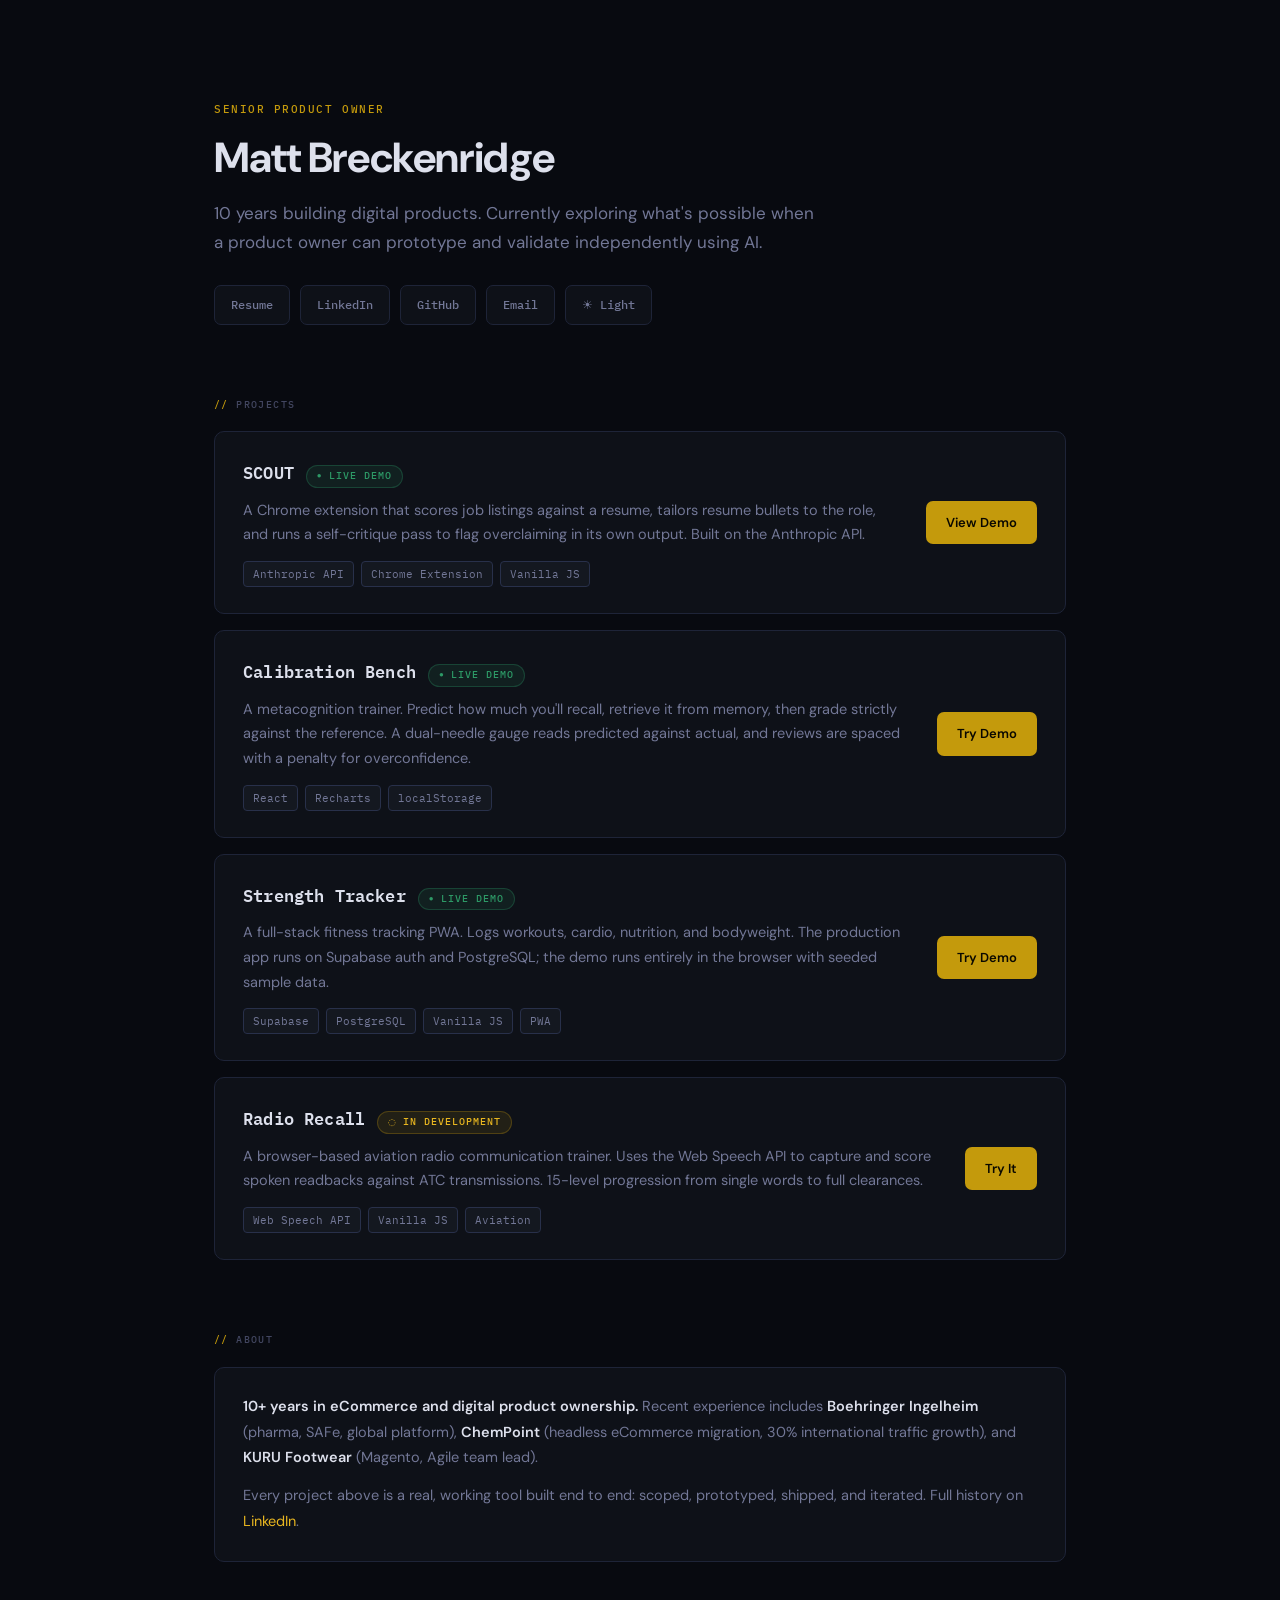
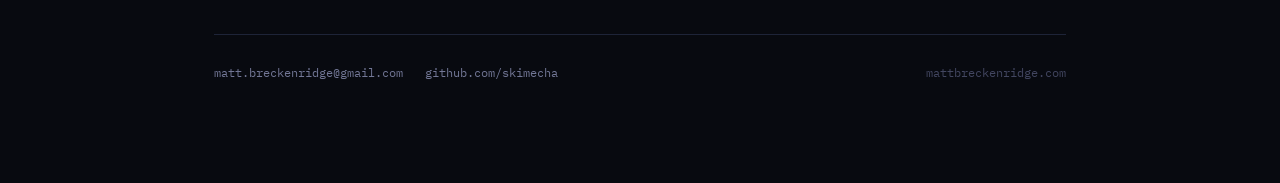
==== index.html @ ab90bba7 "Turn /bench into a seeded public demo; imports move to private instance The public page now boots pr" ====
<!DOCTYPE html>
<html lang="en">
<head>
<meta charset="UTF-8">
<meta name="viewport" content="width=device-width, initial-scale=1.0">
<title>Matt Breckenridge | Senior Product Owner</title>
<meta name="description" content="Matt Breckenridge is a Senior Product Owner who prototypes and validates digital products independently using AI. SCOUT, Lock In: Strength, and Radio Recall.">
<meta property="og:title" content="Matt Breckenridge | Senior Product Owner">
<meta property="og:description" content="10 years building digital products. Currently exploring what's possible when a product owner can prototype and validate independently using AI.">
<meta property="og:url" content="https://mattbreckenridge.com">
<meta property="og:type" content="website">
<link rel="icon" href="data:image/svg+xml,%3Csvg xmlns='http://www.w3.org/2000/svg' viewBox='0 0 32 32'%3E%3Crect width='32' height='32' rx='6' fill='%23080A10'/%3E%3Ctext x='16' y='22' font-family='monospace' font-size='15' font-weight='700' fill='%23E8B620' text-anchor='middle'%3EMB%3C/text%3E%3C/svg%3E">
<link rel="preconnect" href="https://fonts.googleapis.com">
<link rel="preconnect" href="https://fonts.gstatic.com" crossorigin>
<link href="https://fonts.googleapis.com/css2?family=DM+Sans:wght@400;500;600;700&family=IBM+Plex+Mono:wght@400;500;600&display=swap" rel="stylesheet">
<script>if(localStorage.getItem('mb-theme')==='light')document.documentElement.dataset.theme='light';</script>
<style>
  :root {
    --bg: #080A10;
    --surface: #0E1118;
    --surface-2: #141820;
    --border: #1E2438;
    --border-2: #28304A;
    --text: #DDE0EC;
    --text-2: #727796;
    --text-3: #424660;
    --gold: #C49A0C;
    --gold-lt: #E8B620;
    --gold-dim: rgba(196,154,12,0.11);
    --gold-rim: rgba(196,154,12,0.28);
    --green: #2D9966;
    --green-dim: rgba(45,153,102,0.11);
    --green-rim: rgba(45,153,102,0.30);
    --cta-bg: #C49A0C;
    --cta-bg-hover: #E8B620;
    --cta-text: #0A0800;
    --glint: #E8B620;
    --r: 10px;
    --mono: 'IBM Plex Mono', monospace;
    --sans: 'DM Sans', sans-serif;
  }
  :root[data-theme="light"] {
    --bg: #F6F5F1;
    --surface: #FFFFFF;
    --surface-2: #EFEDE6;
    --border: #E0DDD2;
    --border-2: #CCC8B8;
    --text: #1C1F2E;
    --text-2: #5B5F77;
    --text-3: #8F92A6;
    --gold: #9C7A08;
    --gold-lt: #7E6206;
    --gold-dim: rgba(156,122,8,0.10);
    --gold-rim: rgba(156,122,8,0.38);
    --green: #1E7A4E;
    --green-dim: rgba(30,122,78,0.10);
    --green-rim: rgba(30,122,78,0.35);
    --glint: #C49A0C;
  }
  * { margin: 0; padding: 0; box-sizing: border-box; }
  html { scroll-behavior: smooth; }
  body {
    background: var(--bg);
    color: var(--text);
    font-family: var(--sans);
    font-size: 15px;
    line-height: 1.65;
    -webkit-font-smoothing: antialiased;
  }
  .page {
    max-width: 900px;
    margin: 0 auto;
    padding: 36px 24px 100px;
  }
  a { color: inherit; }

  /* ---- Section labels ---- */
  .slabel {
    font-family: var(--mono);
    font-size: 10px;
    font-weight: 500;
    text-transform: uppercase;
    letter-spacing: 0.14em;
    color: var(--text-3);
    margin-bottom: 18px;
  }
  .slabel::before {
    content: "// ";
    color: var(--gold);
  }

  /* ---- Hero ---- */
  .hero { padding: 64px 0 72px; position: relative; }
  .hero > * { position: relative; z-index: 2; }
  .hero-portrait {
    position: absolute;
    top: -72px;
    right: calc((100vw - 900px) / -2 - 4px);
    height: 560px;
    width: auto;
    z-index: 1;
    pointer-events: none;
    opacity: 1;
    transition: opacity 0.55s ease;
    filter: drop-shadow(0 14px 40px rgba(0,0,0,0.5));
  }
  .hero-portrait.is-hidden { opacity: 0; }
  @media (max-width: 900px) {
    .hero-portrait { height: 430px; right: -16px; top: -40px; }
  }
  @media (max-width: 640px) {
    .hero-portrait { height: 300px; top: -24px; right: -22px; opacity: 0.4; }
  }
  .hero-kicker {
    font-family: var(--mono);
    font-size: 11px;
    font-weight: 500;
    text-transform: uppercase;
    letter-spacing: 0.14em;
    color: var(--gold);
    margin-bottom: 16px;
  }
  .hero h1 {
    font-size: 42px;
    font-weight: 700;
    line-height: 1.12;
    letter-spacing: -0.01em;
    margin-bottom: 18px;
    cursor: pointer;
    user-select: none;
    -webkit-user-select: none;
    width: fit-content;
    background-color: var(--text);
    background-image: linear-gradient(105deg, transparent 38%, var(--glint) 50%, transparent 62%);
    background-size: 200% 100%;
    background-position: 150% 0;
    background-repeat: no-repeat;
    -webkit-background-clip: text;
    background-clip: text;
    -webkit-text-fill-color: transparent;
    animation: hero-glint 5s ease-in-out infinite;
  }
  .hero h1:focus-visible { outline: 2px solid var(--gold-rim); outline-offset: 4px; border-radius: 4px; }
  @keyframes hero-glint {
    0% { background-position: 150% 0; }
    22% { background-position: -50% 0; }
    100% { background-position: -50% 0; }
  }
  @media (prefers-reduced-motion: reduce) {
    .hero h1 { animation: none; background-position: -50% 0; }
  }
  .hero-sub {
    font-size: 17px;
    line-height: 1.7;
    color: var(--text-2);
    max-width: 600px;
    margin-bottom: 28px;
  }
  .hero-links { display: flex; gap: 10px; flex-wrap: wrap; }
  .hero-link {
    font-family: var(--mono);
    font-size: 12px;
    font-weight: 500;
    color: var(--text-2);
    text-decoration: none;
    background: var(--surface);
    border: 1px solid var(--border);
    border-radius: 7px;
    padding: 9px 16px;
    transition: border-color 0.15s, color 0.15s;
  }
  .hero-link:hover { border-color: var(--gold-rim); color: var(--gold-lt); }

  /* ---- Projects ---- */
  .projects { padding-bottom: 72px; }
  .cards { display: grid; grid-template-columns: 1fr; gap: 16px; }
  .card {
    background: var(--surface);
    border: 1px solid var(--border);
    border-radius: var(--r);
    padding: 26px 28px;
    display: grid;
    grid-template-columns: 1fr auto;
    gap: 8px 32px;
    align-items: start;
    transition: border-color 0.15s;
  }
  .card:hover { border-color: var(--border-2); }
  .card-body { min-width: 0; }
  .card-top { display: flex; align-items: baseline; gap: 12px; flex-wrap: wrap; margin-bottom: 10px; }
  .card h3 {
    font-family: var(--mono);
    font-size: 17px;
    font-weight: 600;
    letter-spacing: 0.01em;
  }
  .live-badge {
    font-family: var(--mono);
    font-size: 10px;
    font-weight: 500;
    text-transform: uppercase;
    letter-spacing: 0.1em;
    color: var(--green);
    background: var(--green-dim);
    border: 1px solid var(--green-rim);
    border-radius: 20px;
    padding: 2px 10px;
    white-space: nowrap;
  }
  .live-badge::before { content: "● "; font-size: 8px; vertical-align: 1px; }
  .dev-badge {
    font-family: var(--mono);
    font-size: 10px;
    font-weight: 500;
    text-transform: uppercase;
    letter-spacing: 0.1em;
    color: var(--gold-lt);
    background: var(--gold-dim);
    border: 1px solid var(--gold-rim);
    border-radius: 20px;
    padding: 2px 10px;
    white-space: nowrap;
  }
  .dev-badge::before { content: "◌ "; font-size: 9px; }
  .card p { color: var(--text-2); font-size: 14.5px; line-height: 1.7; margin-bottom: 14px; }
  .tags { display: flex; gap: 7px; flex-wrap: wrap; }
  .tag {
    font-family: var(--mono);
    font-size: 11px;
    color: var(--text-2);
    background: var(--surface-2);
    border: 1px solid var(--border-2);
    border-radius: 4px;
    padding: 3px 9px;
    white-space: nowrap;
  }
  .cta-btn {
    font-family: var(--sans);
    font-size: 13px;
    font-weight: 600;
    color: var(--cta-text);
    background: var(--cta-bg);
    border: none;
    border-radius: 7px;
    padding: 11px 20px;
    text-decoration: none;
    white-space: nowrap;
    align-self: center;
    transition: background 0.15s;
  }
  .cta-btn:hover { background: var(--cta-bg-hover); }
  .theme-toggle { cursor: pointer; }

  /* ---- About ---- */
  .about { padding-bottom: 72px; }
  .about-card {
    background: var(--surface);
    border: 1px solid var(--border);
    border-radius: var(--r);
    padding: 26px 28px;
  }
  .about-card p { color: var(--text-2); font-size: 14.5px; line-height: 1.78; }
  .about-card p + p { margin-top: 12px; }
  .about-card strong { color: var(--text); font-weight: 600; }
  .about-card a { color: var(--gold-lt); text-decoration: none; }
  .about-card a:hover { text-decoration: underline; }

  /* ---- Footer ---- */
  footer {
    border-top: 1px solid var(--border);
    padding-top: 28px;
    display: flex;
    justify-content: space-between;
    gap: 16px;
    flex-wrap: wrap;
    font-family: var(--mono);
    font-size: 12px;
    color: var(--text-3);
  }
  footer a { color: var(--text-2); text-decoration: none; }
  footer a:hover { color: var(--gold-lt); }
  .footer-links { display: flex; gap: 22px; }

  @media (max-width: 640px) {
    .hero { padding: 40px 0 56px; }
    .hero h1 { font-size: 32px; }
    .card { grid-template-columns: 1fr; }
    .cta-btn { justify-self: start; align-self: start; margin-top: 16px; }
  }
</style>
</head>
<body>
<div class="page">

  <header class="hero">
    <img class="hero-portrait is-hidden" id="hero-portrait" src="matt-portrait.webp" alt="Matt Breckenridge" loading="lazy">
    <div class="hero-kicker">Senior Product Owner</div>
    <h1 id="hero-name" tabindex="0">Matt Breckenridge</h1>
    <p class="hero-sub">10 years building digital products. Currently exploring what's possible when a product owner can prototype and validate independently using AI.</p>
    <nav class="hero-links">
      <a class="hero-link" href="resume.html">Resume</a>
      <a class="hero-link" href="https://www.linkedin.com/in/mattbreckenridge/" target="_blank" rel="noopener">LinkedIn</a>
      <a class="hero-link" href="https://github.com/skimecha" target="_blank" rel="noopener">GitHub</a>
      <a class="hero-link" href="mailto:matt.breckenridge@gmail.com">Email</a>
      <button class="hero-link theme-toggle" id="theme-toggle" type="button"></button>
    </nav>
  </header>

  <section class="projects">
    <div class="slabel">Projects</div>
    <div class="cards">

      <article class="card">
        <div class="card-body">
          <div class="card-top">
            <h3>SCOUT</h3>
            <span class="live-badge">Live demo</span>
          </div>
          <p>A Chrome extension that scores job listings against a resume, tailors resume bullets to the role, and runs a self-critique pass to flag overclaiming in its own output. Built on the Anthropic API.</p>
          <div class="tags">
            <span class="tag">Anthropic API</span>
            <span class="tag">Chrome Extension</span>
            <span class="tag">Vanilla JS</span>
          </div>
        </div>
        <a class="cta-btn" href="https://skimecha.github.io/scout-demo/" target="_blank" rel="noopener">View Demo</a>
      </article>

      <article class="card">
        <div class="card-body">
          <div class="card-top">
            <h3>Calibration Bench</h3>
            <span class="live-badge">Live demo</span>
          </div>
          <p>A metacognition trainer. Predict how much you'll recall, retrieve it from memory, then grade strictly against the reference. A dual-needle gauge reads predicted against actual, and reviews are spaced with a penalty for overconfidence.</p>
          <div class="tags">
            <span class="tag">React</span>
            <span class="tag">Recharts</span>
            <span class="tag">localStorage</span>
          </div>
        </div>
        <a class="cta-btn" href="/bench/">Try Demo</a>
      </article>

      <article class="card">
        <div class="card-body">
          <div class="card-top">
            <h3>Strength Tracker</h3>
            <span class="live-badge">Live demo</span>
          </div>
          <p>A full-stack fitness tracking PWA. Logs workouts, cardio, nutrition, and bodyweight. The production app runs on Supabase auth and PostgreSQL; the demo runs entirely in the browser with seeded sample data.</p>
          <div class="tags">
            <span class="tag">Supabase</span>
            <span class="tag">PostgreSQL</span>
            <span class="tag">Vanilla JS</span>
            <span class="tag">PWA</span>
          </div>
        </div>
        <a class="cta-btn" href="https://skimecha.github.io/strength-demo/" target="_blank" rel="noopener">Try Demo</a>
      </article>

      <article class="card">
        <div class="card-body">
          <div class="card-top">
            <h3>Radio Recall</h3>
            <span class="dev-badge">In development</span>
          </div>
          <p>A browser-based aviation radio communication trainer. Uses the Web Speech API to capture and score spoken readbacks against ATC transmissions. 15-level progression from single words to full clearances.</p>
          <div class="tags">
            <span class="tag">Web Speech API</span>
            <span class="tag">Vanilla JS</span>
            <span class="tag">Aviation</span>
          </div>
        </div>
        <a class="cta-btn" href="https://skimecha.github.io/radio-recall/" target="_blank" rel="noopener">Try It</a>
      </article>

    </div>
  </section>

  <section class="about">
    <div class="slabel">About</div>
    <div class="about-card">
      <p><strong>10+ years in eCommerce and digital product ownership.</strong> Recent experience includes <strong>Boehringer Ingelheim</strong> (pharma, SAFe, global platform), <strong>ChemPoint</strong> (headless eCommerce migration, 30% international traffic growth), and <strong>KURU Footwear</strong> (Magento, Agile team lead).</p>
      <p>Every project above is a real, working tool built end to end: scoped, prototyped, shipped, and iterated. Full history on <a href="https://www.linkedin.com/in/mattbreckenridge/" target="_blank" rel="noopener">LinkedIn</a>.</p>
    </div>
  </section>

  <footer>
    <div class="footer-links">
      <a href="mailto:matt.breckenridge@gmail.com">matt.breckenridge@gmail.com</a>
      <a href="https://github.com/skimecha" target="_blank" rel="noopener">github.com/skimecha</a>
    </div>
    <div>mattbreckenridge.com</div>
  </footer>

</div>
<script>
  const themeBtn = document.getElementById('theme-toggle');
  function syncThemeBtn(){
    const light = document.documentElement.dataset.theme === 'light';
    themeBtn.textContent = light ? '☾ Dark' : '☀ Light';
    themeBtn.setAttribute('aria-label', light ? 'Switch to dark mode' : 'Switch to light mode');
  }
  themeBtn.addEventListener('click', () => {
    const root = document.documentElement;
    if (root.dataset.theme === 'light') { delete root.dataset.theme; localStorage.removeItem('mb-theme'); }
    else { root.dataset.theme = 'light'; localStorage.setItem('mb-theme', 'light'); }
    syncThemeBtn();
  });
  syncThemeBtn();

  const portrait = document.getElementById('hero-portrait');
  const nameEl = document.getElementById('hero-name');
  const PORTRAITS = ['matt-portrait.webp', 'matt-portrait-2.webp'];
  PORTRAITS.forEach(src => { const im = new Image(); im.src = src; });
  let showCount = 0;
  function togglePortrait(){
    if (!portrait) return;
    if (portrait.classList.contains('is-hidden')) {
      portrait.src = PORTRAITS[showCount % PORTRAITS.length];
      showCount++;
      portrait.classList.remove('is-hidden');
    } else {
      portrait.classList.add('is-hidden');
    }
  }
  if (nameEl) {
    nameEl.addEventListener('click', togglePortrait);
    nameEl.addEventListener('keydown', e => { if (e.key === 'Enter' || e.key === ' ') { e.preventDefault(); togglePortrait(); } });
  }
</script>
<!-- Cloudflare Web Analytics -->
<script defer src='https://static.cloudflareinsights.com/beacon.min.js' data-cf-beacon='{"token": "e8475807a57f4d0790b74914bf9debee"}'></script>
<!-- End Cloudflare Web Analytics -->
</body>
</html>
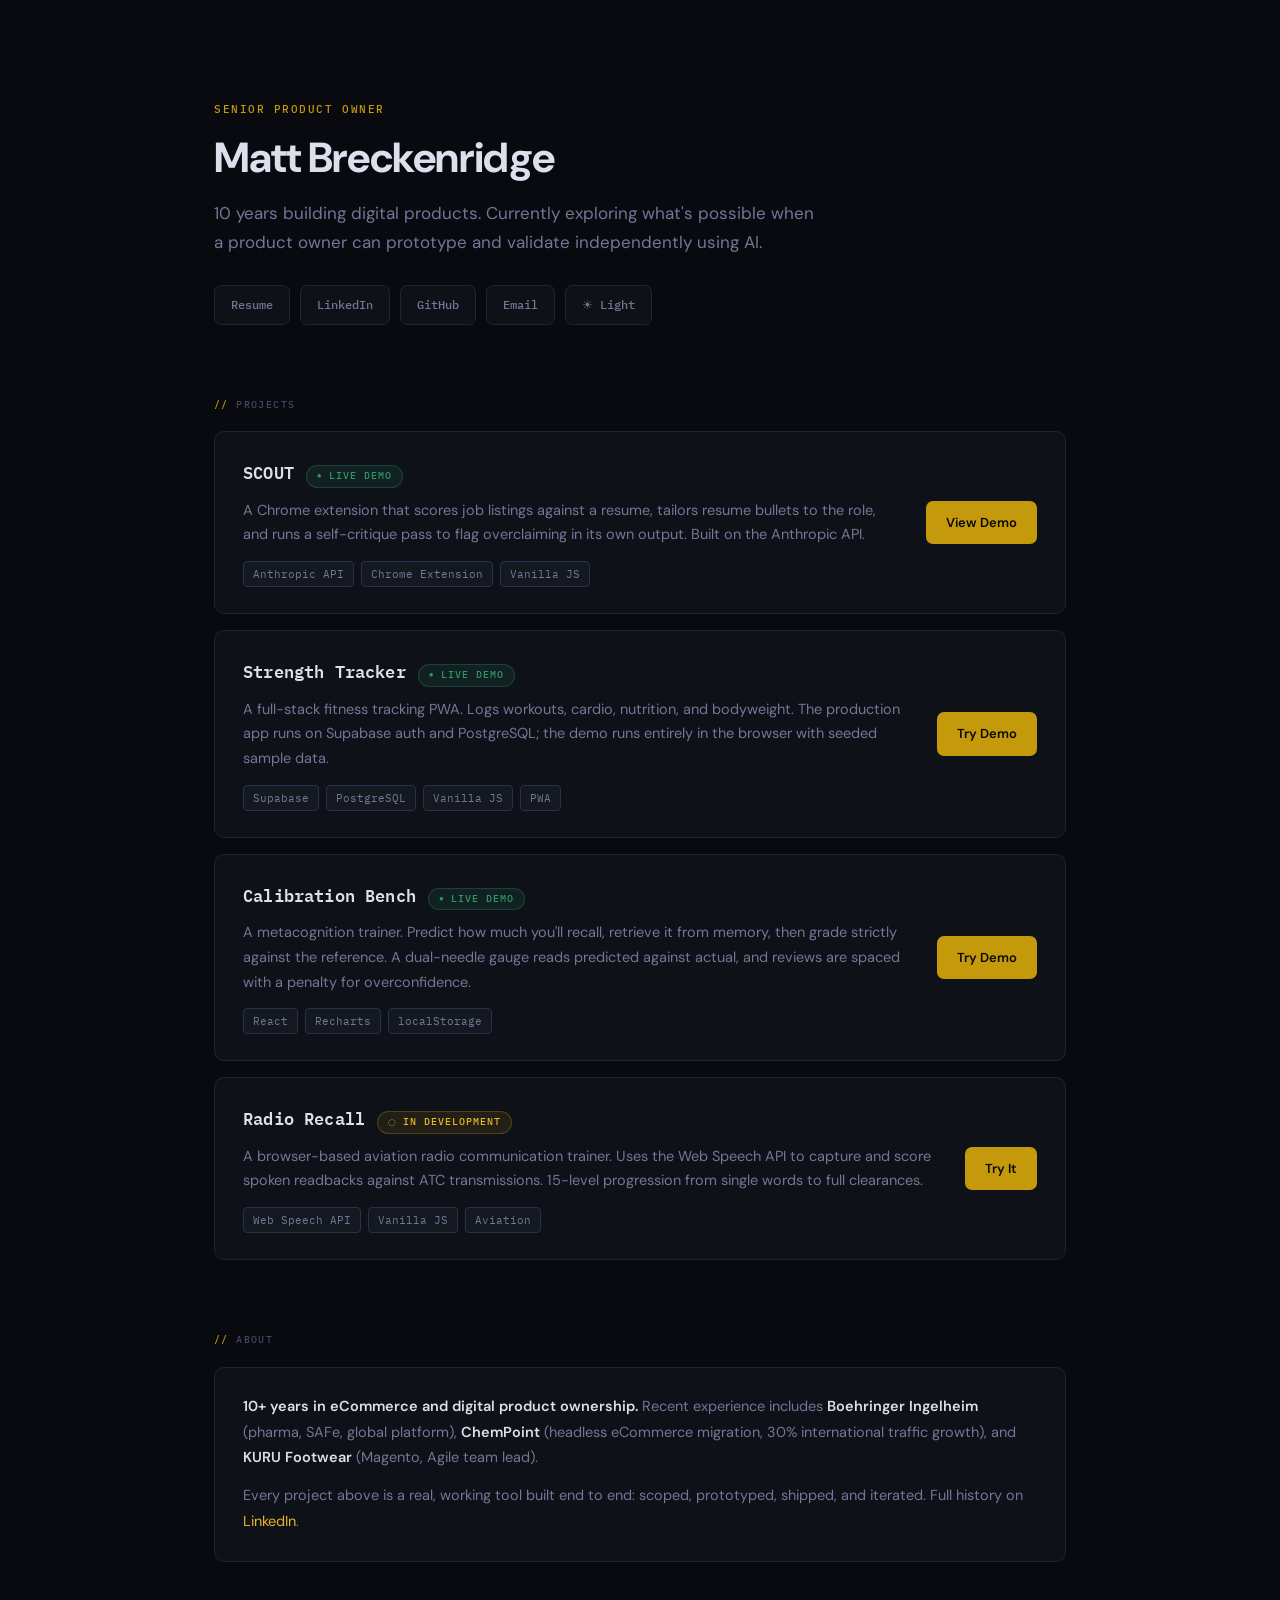
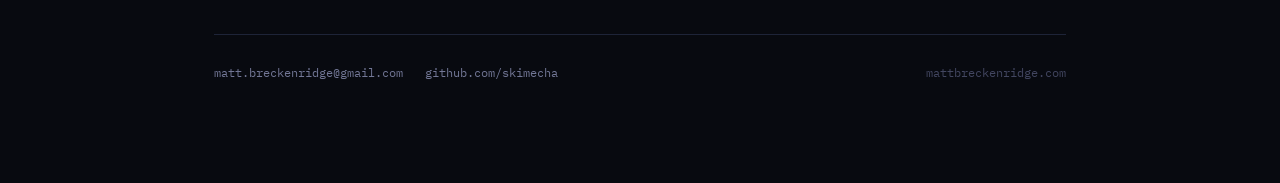
==== commit c5344e91: "Reorder projects: Strength Tracker second, Calibration Bench third Co-Authored-By: Claude Fable 5 <n" ====
--- a/index.html
+++ b/index.html
@@ -298,10 +298,10 @@
     <h1 id="hero-name" tabindex="0">Matt Breckenridge</h1>
     <p class="hero-sub">10 years building digital products. Currently exploring what's possible when a product owner can prototype and validate independently using AI.</p>
     <nav class="hero-links">
-      <a class="hero-link" href="resume.html">Resume</a>
-      <a class="hero-link" href="https://www.linkedin.com/in/mattbreckenridge/" target="_blank" rel="noopener">LinkedIn</a>
-      <a class="hero-link" href="https://github.com/skimecha" target="_blank" rel="noopener">GitHub</a>
-      <a class="hero-link" href="mailto:matt.breckenridge@gmail.com">Email</a>
+      <a class="hero-link" href="resume.html" data-gc="contact-resume">Resume</a>
+      <a class="hero-link" href="https://www.linkedin.com/in/mattbreckenridge/" target="_blank" rel="noopener" data-gc="contact-linkedin">LinkedIn</a>
+      <a class="hero-link" href="https://github.com/skimecha" target="_blank" rel="noopener" data-gc="contact-github">GitHub</a>
+      <a class="hero-link" href="mailto:matt.breckenridge@gmail.com" data-gc="contact-email">Email</a>
       <button class="hero-link theme-toggle" id="theme-toggle" type="button"></button>
     </nav>
   </header>
@@ -323,23 +323,7 @@
             <span class="tag">Vanilla JS</span>
           </div>
         </div>
-        <a class="cta-btn" href="https://skimecha.github.io/scout-demo/" target="_blank" rel="noopener">View Demo</a>
-      </article>
-
-      <article class="card">
-        <div class="card-body">
-          <div class="card-top">
-            <h3>Calibration Bench</h3>
-            <span class="live-badge">Live demo</span>
-          </div>
-          <p>A metacognition trainer. Predict how much you'll recall, retrieve it from memory, then grade strictly against the reference. A dual-needle gauge reads predicted against actual, and reviews are spaced with a penalty for overconfidence.</p>
-          <div class="tags">
-            <span class="tag">React</span>
-            <span class="tag">Recharts</span>
-            <span class="tag">localStorage</span>
-          </div>
-        </div>
-        <a class="cta-btn" href="/bench/">Try Demo</a>
+        <a class="cta-btn" href="https://skimecha.github.io/scout-demo/" target="_blank" rel="noopener" data-gc="demo-scout">View Demo</a>
       </article>
 
       <article class="card">
@@ -356,7 +340,23 @@
             <span class="tag">PWA</span>
           </div>
         </div>
-        <a class="cta-btn" href="https://skimecha.github.io/strength-demo/" target="_blank" rel="noopener">Try Demo</a>
+        <a class="cta-btn" href="https://skimecha.github.io/strength-demo/" target="_blank" rel="noopener" data-gc="demo-strength">Try Demo</a>
+      </article>
+
+      <article class="card">
+        <div class="card-body">
+          <div class="card-top">
+            <h3>Calibration Bench</h3>
+            <span class="live-badge">Live demo</span>
+          </div>
+          <p>A metacognition trainer. Predict how much you'll recall, retrieve it from memory, then grade strictly against the reference. A dual-needle gauge reads predicted against actual, and reviews are spaced with a penalty for overconfidence.</p>
+          <div class="tags">
+            <span class="tag">React</span>
+            <span class="tag">Recharts</span>
+            <span class="tag">localStorage</span>
+          </div>
+        </div>
+        <a class="cta-btn" href="/bench/" data-gc="demo-bench">Try Demo</a>
       </article>
 
       <article class="card">
@@ -372,7 +372,7 @@
             <span class="tag">Aviation</span>
           </div>
         </div>
-        <a class="cta-btn" href="https://skimecha.github.io/radio-recall/" target="_blank" rel="noopener">Try It</a>
+        <a class="cta-btn" href="https://skimecha.github.io/radio-recall/" target="_blank" rel="noopener" data-gc="demo-radio">Try It</a>
       </article>
 
     </div>
@@ -382,14 +382,14 @@
     <div class="slabel">About</div>
     <div class="about-card">
       <p><strong>10+ years in eCommerce and digital product ownership.</strong> Recent experience includes <strong>Boehringer Ingelheim</strong> (pharma, SAFe, global platform), <strong>ChemPoint</strong> (headless eCommerce migration, 30% international traffic growth), and <strong>KURU Footwear</strong> (Magento, Agile team lead).</p>
-      <p>Every project above is a real, working tool built end to end: scoped, prototyped, shipped, and iterated. Full history on <a href="https://www.linkedin.com/in/mattbreckenridge/" target="_blank" rel="noopener">LinkedIn</a>.</p>
+      <p>Every project above is a real, working tool built end to end: scoped, prototyped, shipped, and iterated. Full history on <a href="https://www.linkedin.com/in/mattbreckenridge/" target="_blank" rel="noopener" data-gc="contact-linkedin">LinkedIn</a>.</p>
     </div>
   </section>
 
   <footer>
     <div class="footer-links">
-      <a href="mailto:matt.breckenridge@gmail.com">matt.breckenridge@gmail.com</a>
-      <a href="https://github.com/skimecha" target="_blank" rel="noopener">github.com/skimecha</a>
+      <a href="mailto:matt.breckenridge@gmail.com" data-gc="contact-email">matt.breckenridge@gmail.com</a>
+      <a href="https://github.com/skimecha" target="_blank" rel="noopener" data-gc="contact-github">github.com/skimecha</a>
     </div>
     <div>mattbreckenridge.com</div>
   </footer>
@@ -421,6 +421,18 @@
       portrait.src = PORTRAITS[showCount % PORTRAITS.length];
       showCount++;
       portrait.classList.remove('is-hidden');
+      if (window.goatcounter && window.goatcounter.count) {
+        // Engagement: every reveal, ungated.
+        window.goatcounter.count({ path: 'portrait-egg-reveal', title: 'Easter egg reveal (every)', event: true });
+        // Discovery: distinct browsers, fired only on this browser's first
+        // reveal (first-party flag, no cookie).
+        var eggSeen = false;
+        try { eggSeen = localStorage.getItem('mb-egg-seen') === '1'; } catch (e) {}
+        if (!eggSeen) {
+          window.goatcounter.count({ path: 'portrait-egg', title: 'Header portrait easter egg', event: true });
+          try { localStorage.setItem('mb-egg-seen', '1'); } catch (e) {}
+        }
+      }
     } else {
       portrait.classList.add('is-hidden');
     }
@@ -429,9 +441,21 @@
     nameEl.addEventListener('click', togglePortrait);
     nameEl.addEventListener('keydown', e => { if (e.key === 'Enter' || e.key === ' ') { e.preventDefault(); togglePortrait(); } });
   }
+
+  // GoatCounter click events for any link tagged data-gc (demo CTAs, contact links).
+  document.addEventListener('click', function (e) {
+    var a = e.target && e.target.closest ? e.target.closest('a[data-gc]') : null;
+    if (a && window.goatcounter && window.goatcounter.count) {
+      window.goatcounter.count({ path: a.dataset.gc, title: a.dataset.gc, event: true });
+    }
+  });
 </script>
 <!-- Cloudflare Web Analytics -->
 <script defer src='https://static.cloudflareinsights.com/beacon.min.js' data-cf-beacon='{"token": "e8475807a57f4d0790b74914bf9debee"}'></script>
 <!-- End Cloudflare Web Analytics -->
+<!-- GoatCounter: single-purpose counter for the header easter egg. no_onload = no pageview tracking, fires only the portrait-egg event. -->
+<script data-goatcounter="https://mattbreck.goatcounter.com/count"
+        data-goatcounter-settings='{"no_onload": true}'
+        async src="//gc.zgo.at/count.js"></script>
 </body>
 </html>
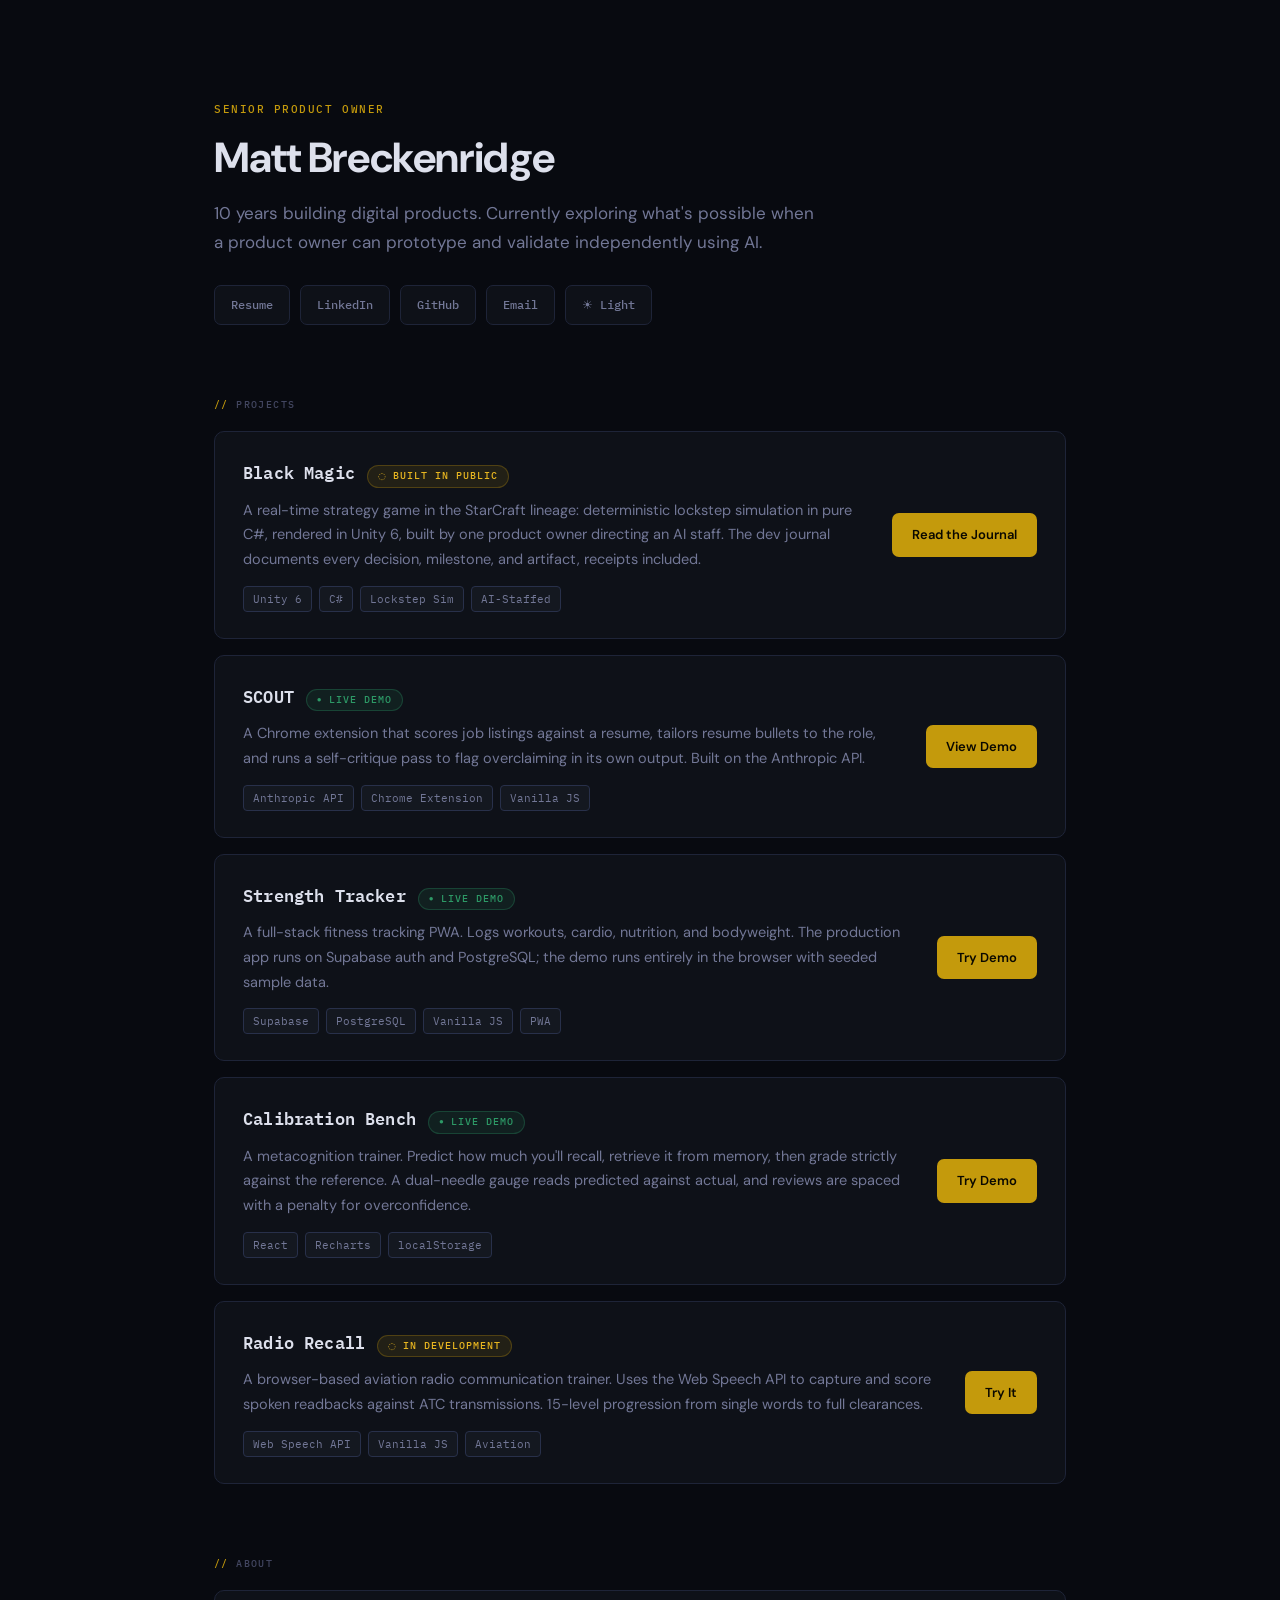
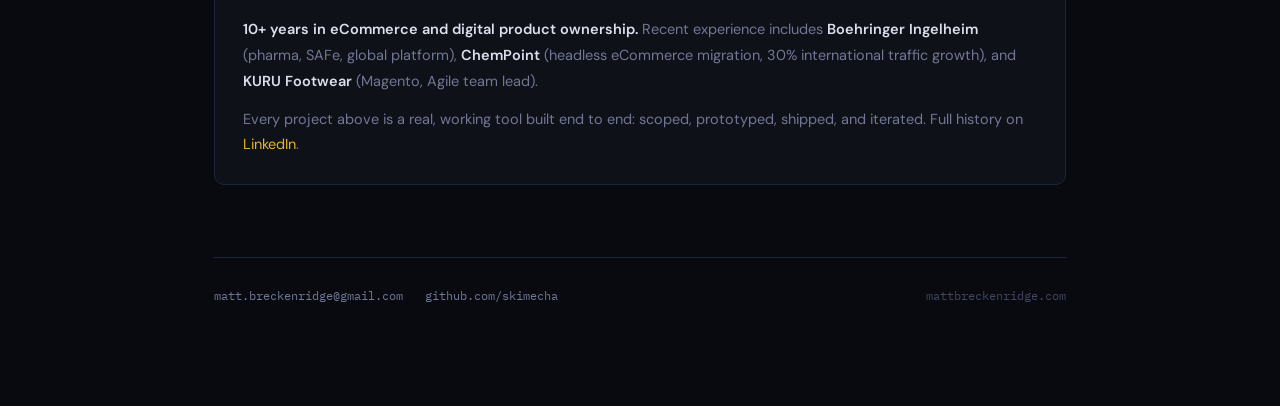
==== commit 43f503cf: "Add Black Magic dev journal: index, Episodes 1-2, homepage card Co-Authored-By: Claude Fable 5 <nore" ====
--- a/index.html
+++ b/index.html
@@ -313,6 +313,23 @@
       <article class="card">
         <div class="card-body">
           <div class="card-top">
+            <h3>Black Magic</h3>
+            <span class="dev-badge">Built in public</span>
+          </div>
+          <p>A real-time strategy game in the StarCraft lineage: deterministic lockstep simulation in pure C#, rendered in Unity 6, built by one product owner directing an AI staff. The dev journal documents every decision, milestone, and artifact, receipts included.</p>
+          <div class="tags">
+            <span class="tag">Unity 6</span>
+            <span class="tag">C#</span>
+            <span class="tag">Lockstep Sim</span>
+            <span class="tag">AI-Staffed</span>
+          </div>
+        </div>
+        <a class="cta-btn" href="/journal/" data-gc="journal-blackmagic">Read the Journal</a>
+      </article>
+
+      <article class="card">
+        <div class="card-body">
+          <div class="card-top">
             <h3>SCOUT</h3>
             <span class="live-badge">Live demo</span>
           </div>
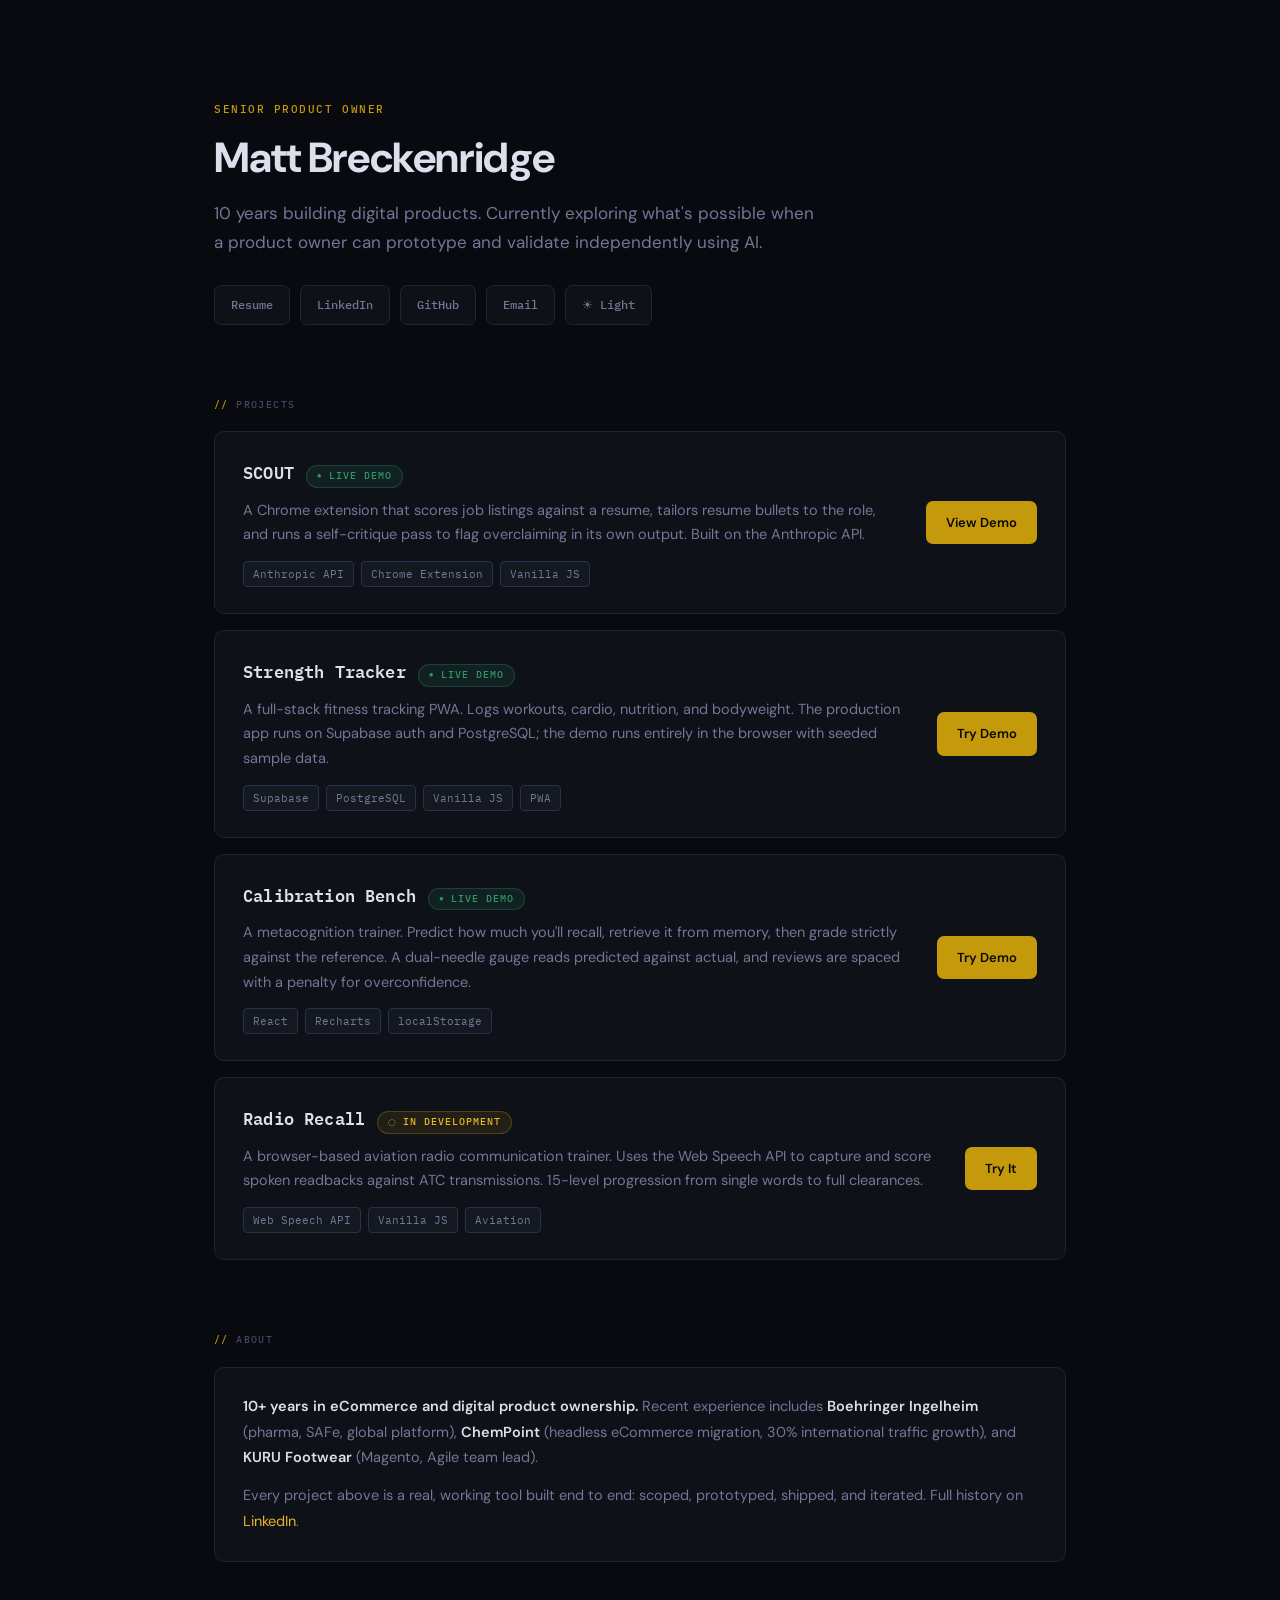
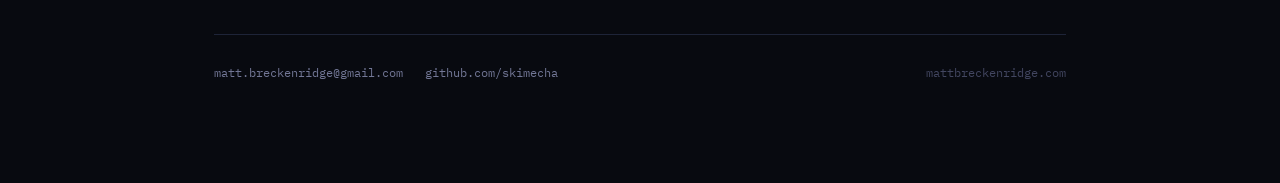
==== commit 67fee0e2: "Unpublish Black Magic content for now Removes the homepage project card and the whole journal/ secti" ====
--- a/index.html
+++ b/index.html
@@ -313,23 +313,6 @@
       <article class="card">
         <div class="card-body">
           <div class="card-top">
-            <h3>Black Magic</h3>
-            <span class="dev-badge">Built in public</span>
-          </div>
-          <p>A real-time strategy game in the StarCraft lineage: deterministic lockstep simulation in pure C#, rendered in Unity 6, built by one product owner directing an AI staff. The dev journal documents every decision, milestone, and artifact, receipts included.</p>
-          <div class="tags">
-            <span class="tag">Unity 6</span>
-            <span class="tag">C#</span>
-            <span class="tag">Lockstep Sim</span>
-            <span class="tag">AI-Staffed</span>
-          </div>
-        </div>
-        <a class="cta-btn" href="/journal/" data-gc="journal-blackmagic">Read the Journal</a>
-      </article>
-
-      <article class="card">
-        <div class="card-body">
-          <div class="card-top">
             <h3>SCOUT</h3>
             <span class="live-badge">Live demo</span>
           </div>
